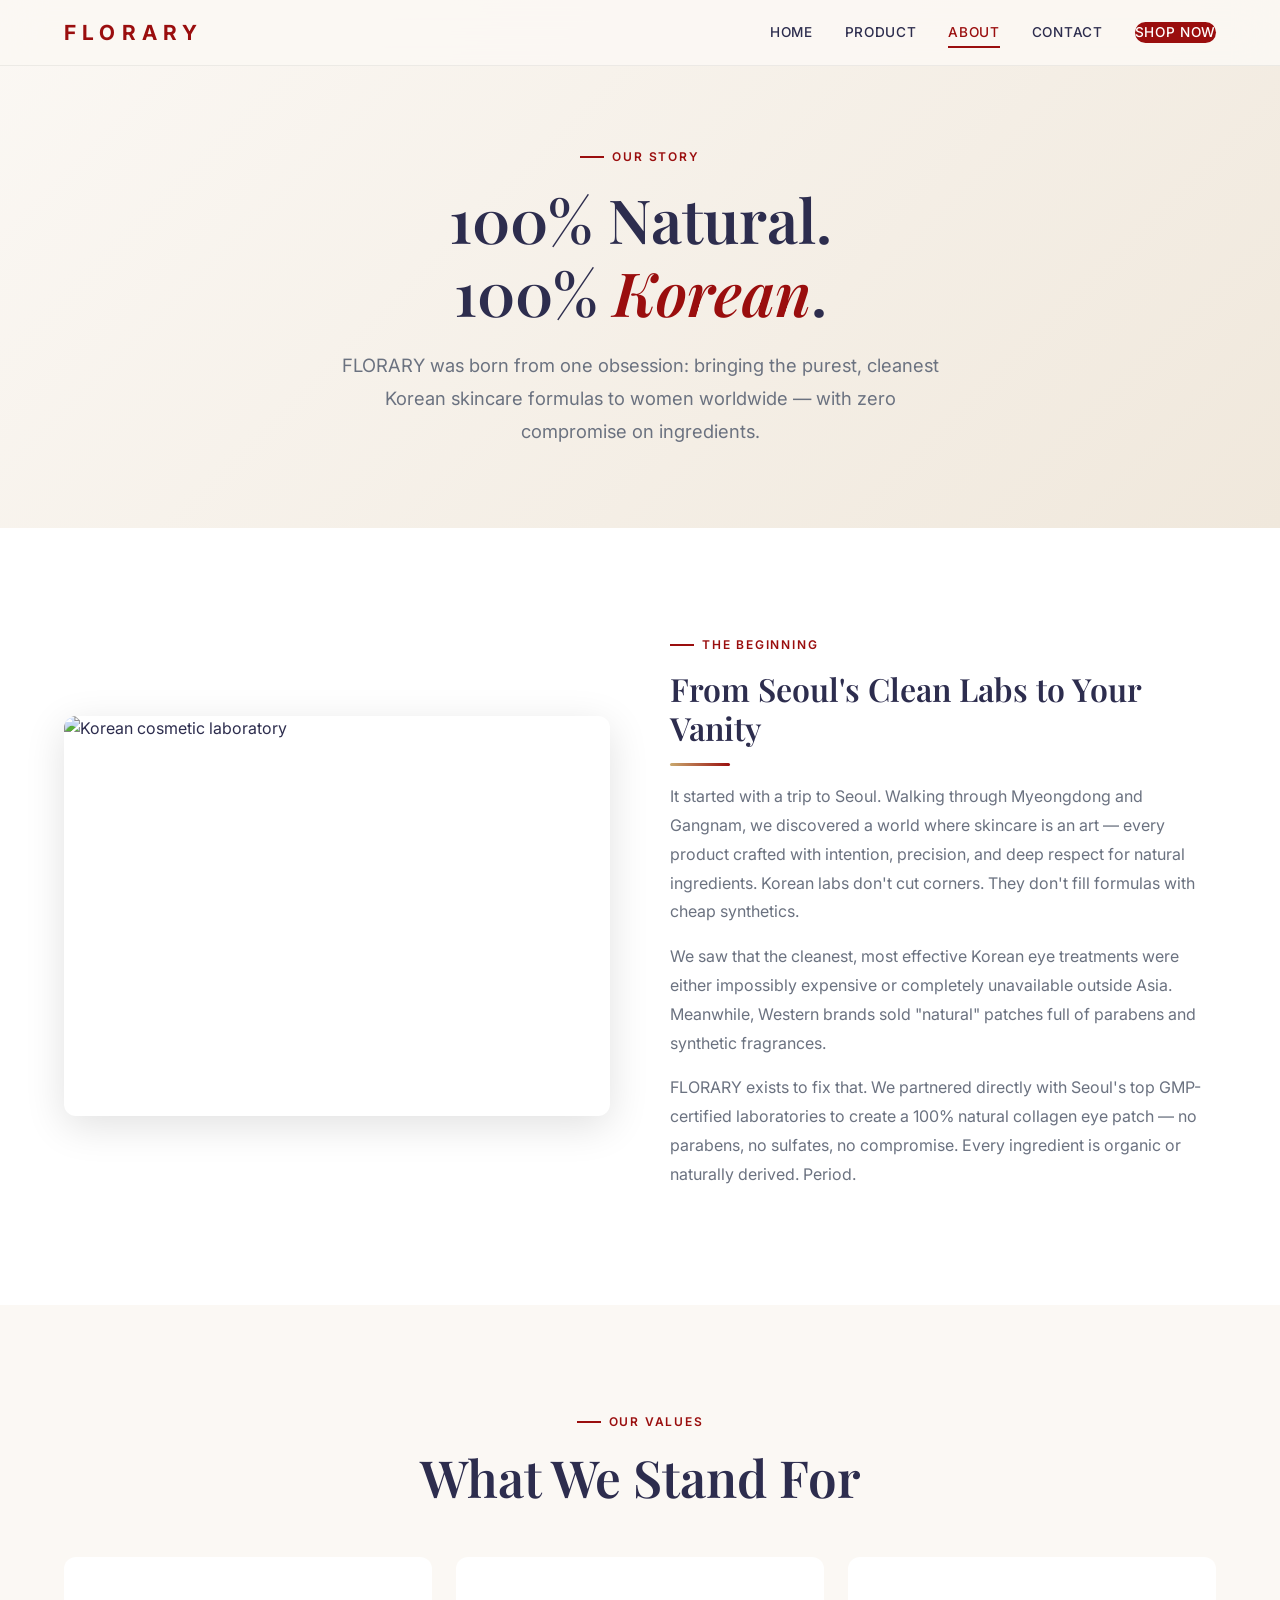
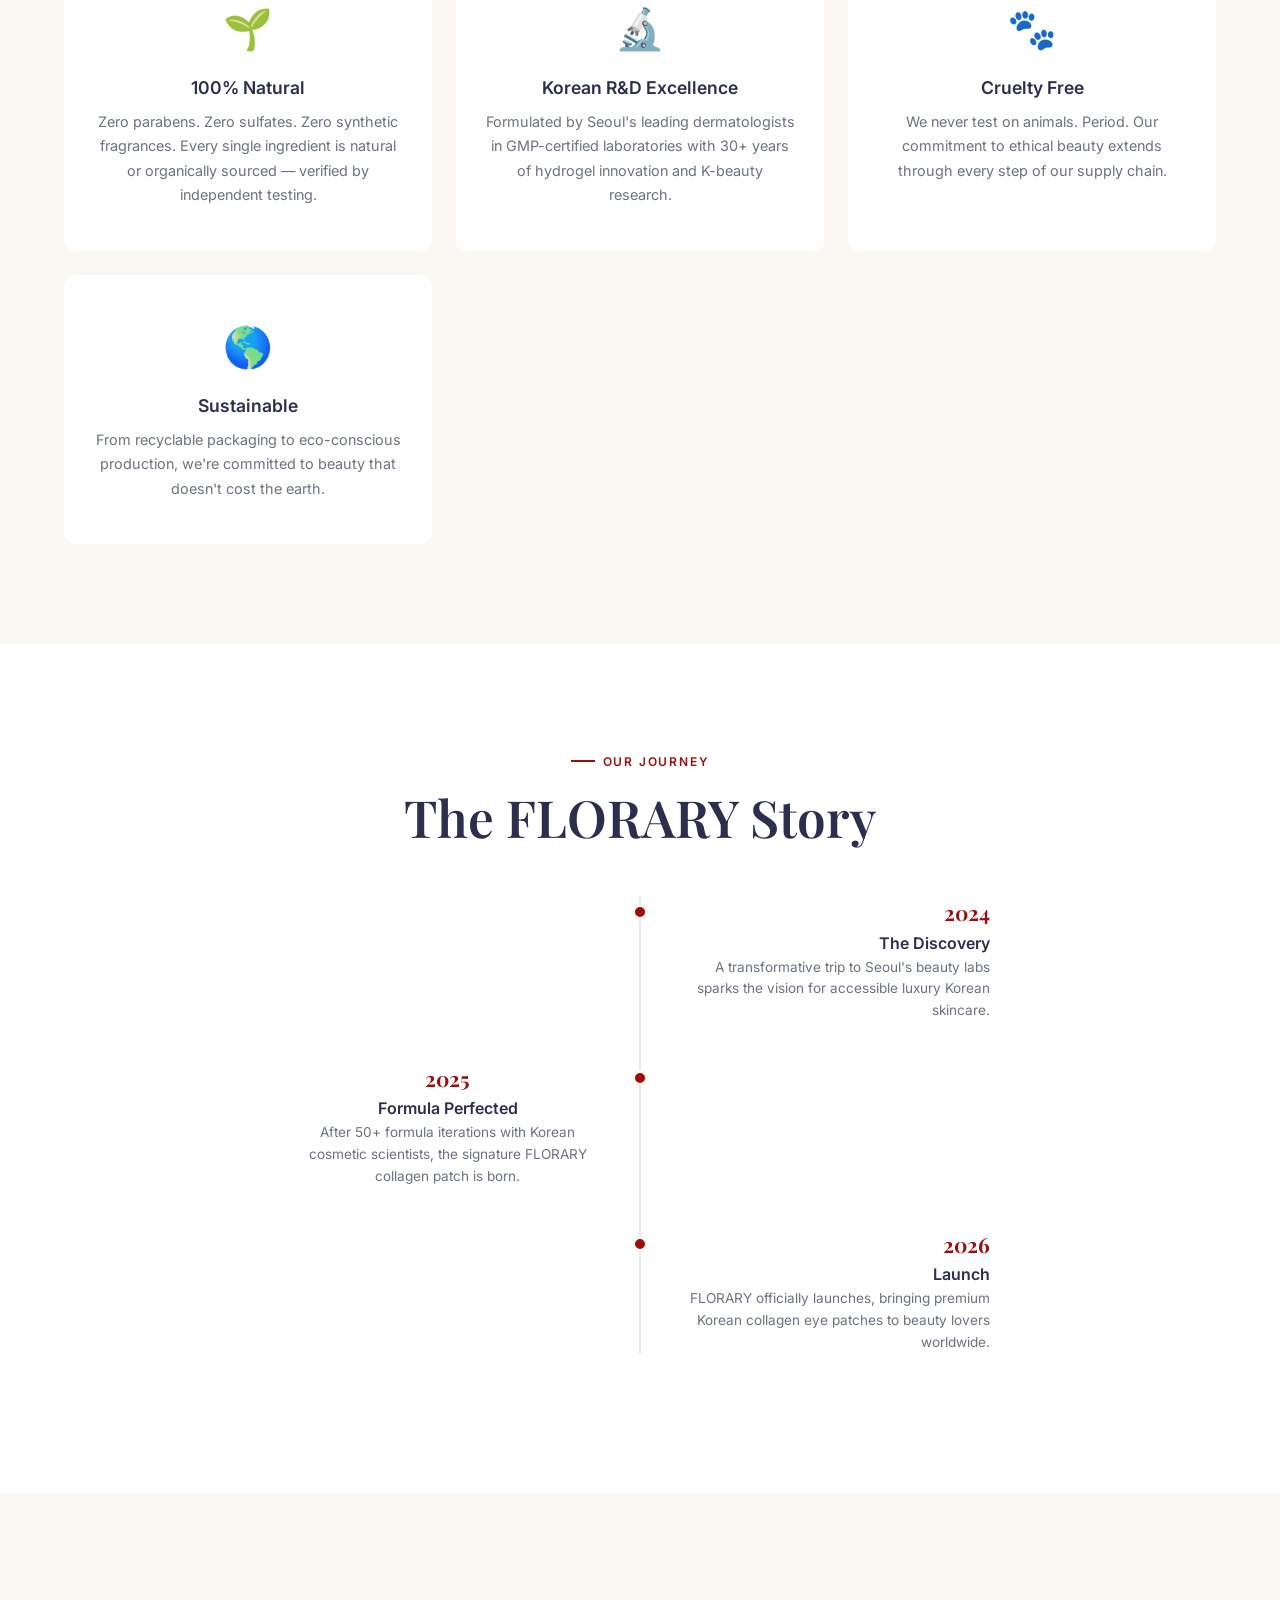
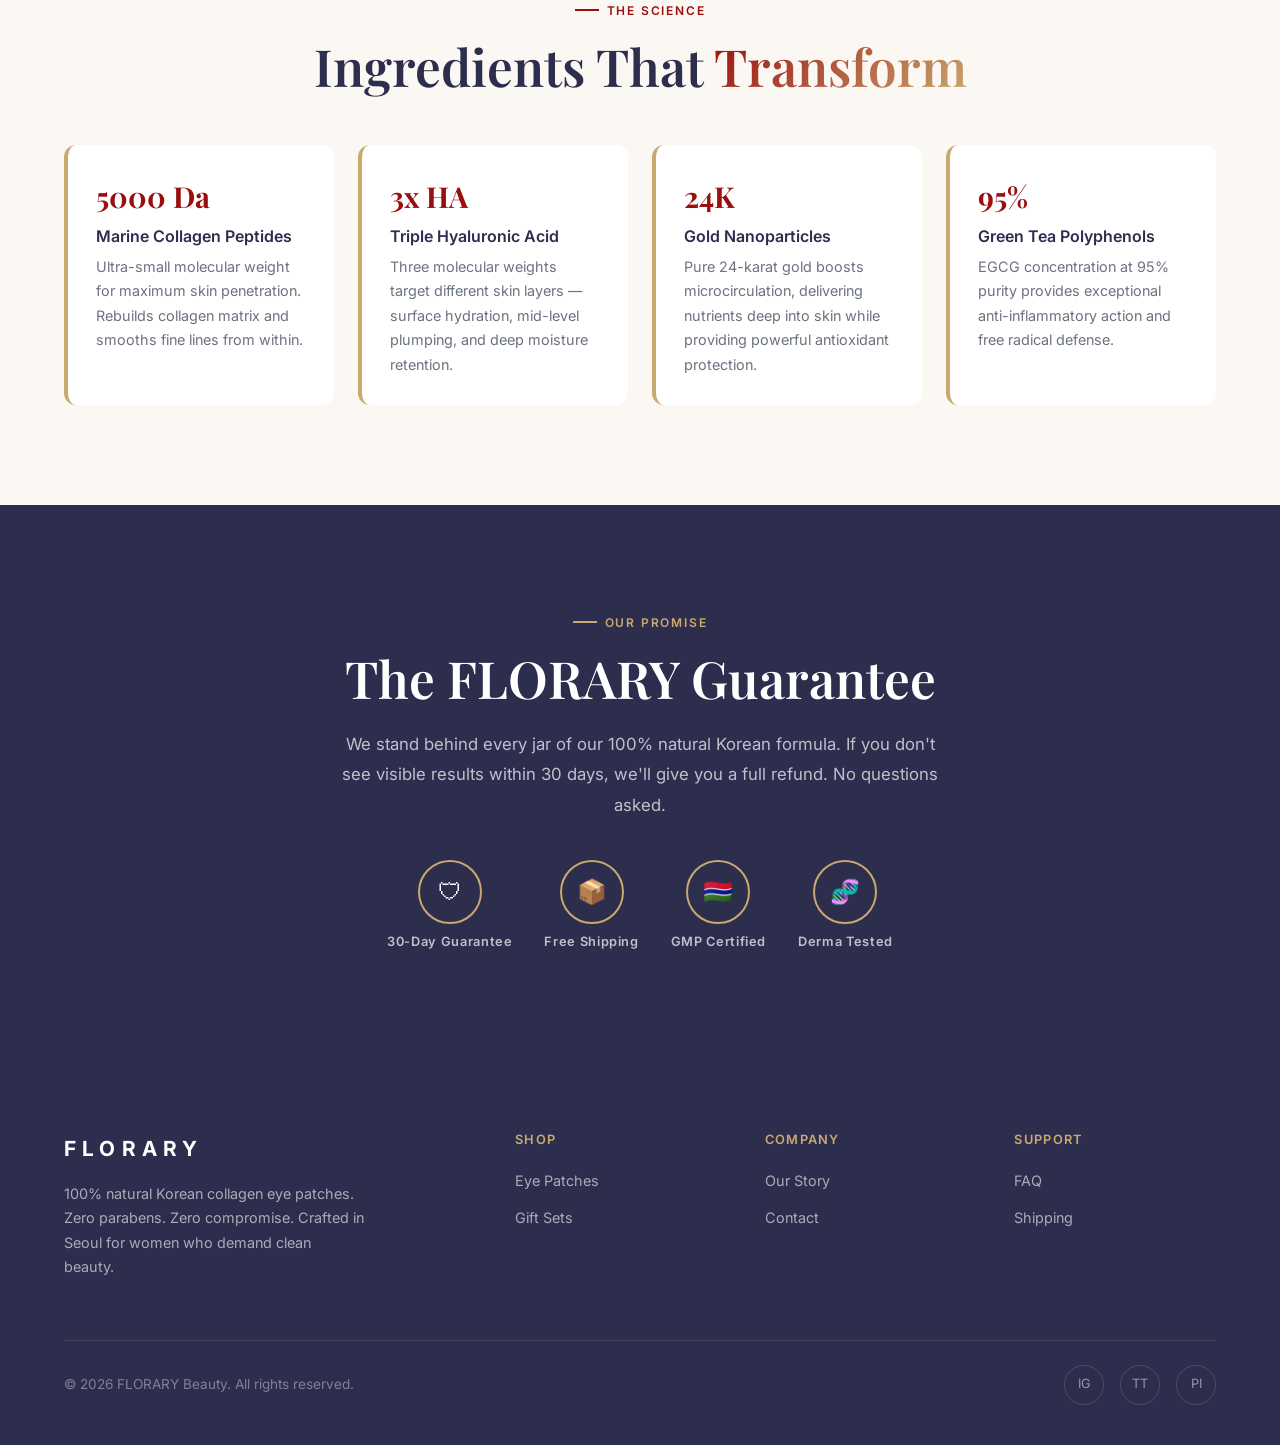
==== about.html @ 9612ac4a "Add about.html" ====
<!DOCTYPE html>
<html lang="en">
<head>
  <meta charset="UTF-8">
  <meta name="viewport" content="width=device-width, initial-scale=1.0">
  <title>Our Story — FLORARY Beauty</title>
  <meta name="description" content="FLORARY Beauty was born from a passion for Korean skincare innovation. Discover our story, values, and commitment to bringing luxury beauty to everyone.">
  <link rel="stylesheet" href="styles.css">
  <style>
    /* About Hero */
    .about-hero { padding: 140px 0 80px; text-align: center; position: relative; overflow: hidden; }
    .about-hero::before { content: ''; position: absolute; inset: 0; background: linear-gradient(135deg, var(--cream), #F0E8DC); z-index: 0; }
    .about-hero .container { position: relative; z-index: 2; }
    .about-hero h1 { font-size: clamp(2.5rem, 5vw, 3.8rem); margin-bottom: 20px; }
    .about-hero h1 em { color: var(--crimson); font-style: italic; }
    .about-hero p { font-size: 1.15rem; color: var(--text-light); max-width: 600px; margin: 0 auto; line-height: 1.8; }

    /* Story section */
    .story-grid { display: grid; grid-template-columns: 1fr 1fr; gap: 60px; align-items: center; }
    .story-img { border-radius: var(--radius); overflow: hidden; box-shadow: var(--shadow-lg); }
    .story-img img { width: 100%; height: 400px; object-fit: cover; }
    .story-text h2 { font-size: 2rem; margin-bottom: 16px; }
    .story-text p { font-size: 1rem; color: var(--text-light); line-height: 1.8; margin-bottom: 16px; }

    /* Values */
    .values-grid { display: grid; grid-template-columns: repeat(auto-fit, minmax(280px, 1fr)); gap: 24px; margin-top: 48px; }
    .value-card { background: var(--white); border-radius: var(--radius); padding: 40px 28px; text-align: center; border-bottom: 3px solid transparent; transition: var(--transition); }
    .value-card:hover { border-bottom-color: var(--crimson); transform: translateY(-4px); box-shadow: var(--shadow-md); }
    .value-icon { font-size: 2.5rem; margin-bottom: 16px; }
    .value-card h3 { font-family: 'Inter', sans-serif; font-size: 1.1rem; font-weight: 600; margin-bottom: 12px; }
    .value-card p { font-size: 0.9rem; color: var(--text-light); line-height: 1.7; }

    /* Timeline */
    .timeline { position: relative; max-width: 700px; margin: 48px auto 0; }
    .timeline::before { content: ''; position: absolute; left: 50%; top: 0; bottom: 0; width: 2px; background: var(--border); transform: translateX(-50%); }
    .timeline-item { display: flex; gap: 24px; margin-bottom: 40px; position: relative; }
    .timeline-item:nth-child(odd) { flex-direction: row-reverse; text-align: right; }
    .timeline-dot { width: 16px; height: 16px; border-radius: 50%; background: var(--crimson); border: 3px solid var(--cream); position: absolute; left: 50%; top: 8px; transform: translateX(-50%); z-index: 2; }
    .timeline-content { width: 45%; }
    .timeline-year { font-family: 'Playfair Display', serif; font-size: 1.3rem; font-weight: 700; color: var(--crimson); margin-bottom: 4px; }
    .timeline-content h4 { font-family: 'Inter', sans-serif; font-size: 1rem; font-weight: 600; margin-bottom: 4px; }
    .timeline-content p { font-size: 0.85rem; color: var(--text-light); line-height: 1.6; }

    /* Ingredients deep dive */
    .ing-grid { display: grid; grid-template-columns: repeat(auto-fit, minmax(240px, 1fr)); gap: 24px; margin-top: 48px; }
    .ing-card { background: var(--white); border-radius: var(--radius); padding: 28px; border-left: 4px solid var(--gold); }
    .ing-card h4 { font-family: 'Inter', sans-serif; font-weight: 600; margin-bottom: 8px; }
    .ing-card p { font-size: 0.9rem; color: var(--text-light); line-height: 1.7; }
    .ing-card .pct { font-family: 'Playfair Display', serif; font-size: 1.8rem; font-weight: 700; color: var(--crimson); margin-bottom: 8px; }

    /* Promise */
    .promise { background: var(--navy); color: var(--white); text-align: center; }
    .promise .section-label { color: var(--gold); }
    .promise .section-label::before { background: var(--gold); }
    .promise .section-title { color: var(--white); }
    .promise p { color: rgba(255,255,255,0.7); font-size: 1.05rem; max-width: 600px; margin: 0 auto 24px; line-height: 1.8; }
    .promise-badges { display: flex; gap: 32px; justify-content: center; margin-top: 40px; flex-wrap: wrap; }
    .promise-badge { display: flex; flex-direction: column; align-items: center; gap: 8px; }
    .promise-badge-icon { width: 64px; height: 64px; border-radius: 50%; border: 2px solid var(--gold); display: flex; align-items: center; justify-content: center; font-size: 1.5rem; }
    .promise-badge-text { font-size: 0.8rem; font-weight: 600; letter-spacing: 0.05em; color: rgba(255,255,255,0.7); }

    @media (max-width: 768px) {
      .story-grid { grid-template-columns: 1fr; }
      .timeline::before { left: 20px; }
      .timeline-dot { left: 20px; }
      .timeline-item, .timeline-item:nth-child(odd) { flex-direction: column; padding-left: 48px; text-align: left; }
      .timeline-content { width: 100%; }
    }
  </style>
</head>
<body>

<div class="preloader"><div class="preloader-logo">FLORARY</div><div class="preloader-bar"></div></div>
<div class="scroll-progress"></div>

<nav class="nav">
  <div class="nav-overlay"></div>
  <div class="nav-inner">
    <a href="index.html" class="nav-logo">FLORARY</a>
    <div class="nav-links">
      <a href="index.html">Home</a>
      <a href="product.html">Product</a>
      <a href="about.html" class="active">About</a>
      <a href="contact.html">Contact</a>
      <a href="product.html" class="nav-cta">Shop Now</a>
    </div>
    <div class="nav-hamburger" onclick="document.querySelector('.nav-links').classList.toggle('open');document.querySelector('.nav-overlay').classList.toggle('show')">
      <span></span><span></span><span></span>
    </div>
  </div>
</nav>

<!-- About Hero -->
<section class="about-hero">
  <div class="container">
    <div class="section-label reveal">Our Story</div>
    <h1 class="reveal">100% Natural. <br>100% <em>Korean</em>.</h1>
    <p class="reveal">FLORARY was born from one obsession: bringing the purest, cleanest Korean skincare formulas to women worldwide &mdash; with zero compromise on ingredients.</p>
  </div>
</section>

<!-- Origin Story -->
<section class="section" style="background: var(--white);">
  <div class="container">
    <div class="story-grid">
      <div class="story-img reveal-left">
        <img src="images/7-korean-lab.webp" alt="Korean cosmetic laboratory">
      </div>
      <div class="story-text reveal-right">
        <div class="section-label">The Beginning</div>
        <h2>From Seoul's Clean Labs to Your Vanity</h2>
        <div class="gold-line"></div>
        <p>It started with a trip to Seoul. Walking through Myeongdong and Gangnam, we discovered a world where skincare is an art &mdash; every product crafted with intention, precision, and deep respect for natural ingredients. Korean labs don't cut corners. They don't fill formulas with cheap synthetics.</p>
        <p>We saw that the cleanest, most effective Korean eye treatments were either impossibly expensive or completely unavailable outside Asia. Meanwhile, Western brands sold "natural" patches full of parabens and synthetic fragrances.</p>
        <p>FLORARY exists to fix that. We partnered directly with Seoul's top GMP-certified laboratories to create a 100% natural collagen eye patch &mdash; no parabens, no sulfates, no compromise. Every ingredient is organic or naturally derived. Period.</p>
      </div>
    </div>
  </div>
</section>

<!-- Values -->
<section class="section">
  <div class="container text-center">
    <div class="section-label reveal">Our Values</div>
    <h2 class="section-title reveal">What We Stand For</h2>
    <div class="values-grid">
      <div class="value-card reveal">
        <div class="value-icon">&#127793;</div>
        <h3>100% Natural</h3>
        <p>Zero parabens. Zero sulfates. Zero synthetic fragrances. Every single ingredient is natural or organically sourced &mdash; verified by independent testing.</p>
      </div>
      <div class="value-card reveal" style="transition-delay: 0.1s;">
        <div class="value-icon">&#128300;</div>
        <h3>Korean R&D Excellence</h3>
        <p>Formulated by Seoul's leading dermatologists in GMP-certified laboratories with 30+ years of hydrogel innovation and K-beauty research.</p>
      </div>
      <div class="value-card reveal" style="transition-delay: 0.2s;">
        <div class="value-icon">&#128062;</div>
        <h3>Cruelty Free</h3>
        <p>We never test on animals. Period. Our commitment to ethical beauty extends through every step of our supply chain.</p>
      </div>
      <div class="value-card reveal" style="transition-delay: 0.3s;">
        <div class="value-icon">&#127758;</div>
        <h3>Sustainable</h3>
        <p>From recyclable packaging to eco-conscious production, we're committed to beauty that doesn't cost the earth.</p>
      </div>
    </div>
  </div>
</section>

<!-- Timeline -->
<section class="section" style="background: var(--white);">
  <div class="container text-center">
    <div class="section-label reveal">Our Journey</div>
    <h2 class="section-title reveal">The FLORARY Story</h2>
    <div class="timeline">
      <div class="timeline-item reveal">
        <div class="timeline-dot"></div>
        <div class="timeline-content">
          <div class="timeline-year">2024</div>
          <h4>The Discovery</h4>
          <p>A transformative trip to Seoul's beauty labs sparks the vision for accessible luxury Korean skincare.</p>
        </div>
      </div>
      <div class="timeline-item reveal">
        <div class="timeline-dot"></div>
        <div class="timeline-content">
          <div class="timeline-year">2025</div>
          <h4>Formula Perfected</h4>
          <p>After 50+ formula iterations with Korean cosmetic scientists, the signature FLORARY collagen patch is born.</p>
        </div>
      </div>
      <div class="timeline-item reveal">
        <div class="timeline-dot"></div>
        <div class="timeline-content">
          <div class="timeline-year">2026</div>
          <h4>Launch</h4>
          <p>FLORARY officially launches, bringing premium Korean collagen eye patches to beauty lovers worldwide.</p>
        </div>
      </div>
    </div>
  </div>
</section>

<!-- Ingredients -->
<section id="ingredients" class="section">
  <div class="container">
    <div class="text-center">
      <div class="section-label reveal">The Science</div>
      <h2 class="section-title reveal">Ingredients That <span class="gradient-text">Transform</span></h2>
    </div>
    <div class="ing-grid">
      <div class="ing-card reveal">
        <div class="pct">5000 Da</div>
        <h4>Marine Collagen Peptides</h4>
        <p>Ultra-small molecular weight for maximum skin penetration. Rebuilds collagen matrix and smooths fine lines from within.</p>
      </div>
      <div class="ing-card reveal" style="transition-delay: 0.1s;">
        <div class="pct">3x HA</div>
        <h4>Triple Hyaluronic Acid</h4>
        <p>Three molecular weights target different skin layers — surface hydration, mid-level plumping, and deep moisture retention.</p>
      </div>
      <div class="ing-card reveal" style="transition-delay: 0.2s;">
        <div class="pct">24K</div>
        <h4>Gold Nanoparticles</h4>
        <p>Pure 24-karat gold boosts microcirculation, delivering nutrients deep into skin while providing powerful antioxidant protection.</p>
      </div>
      <div class="ing-card reveal" style="transition-delay: 0.3s;">
        <div class="pct">95%</div>
        <h4>Green Tea Polyphenols</h4>
        <p>EGCG concentration at 95% purity provides exceptional anti-inflammatory action and free radical defense.</p>
      </div>
    </div>
  </div>
</section>

<!-- Promise -->
<section class="section promise">
  <div class="container">
    <div class="section-label reveal">Our Promise</div>
    <h2 class="section-title reveal">The FLORARY Guarantee</h2>
    <p class="reveal">We stand behind every jar of our 100% natural Korean formula. If you don't see visible results within 30 days, we'll give you a full refund. No questions asked.</p>
    <div class="promise-badges reveal">
      <div class="promise-badge">
        <div class="promise-badge-icon">&#128737;</div>
        <div class="promise-badge-text">30-Day Guarantee</div>
      </div>
      <div class="promise-badge">
        <div class="promise-badge-icon">&#128230;</div>
        <div class="promise-badge-text">Free Shipping</div>
      </div>
      <div class="promise-badge">
        <div class="promise-badge-icon">&#127468;&#127474;</div>
        <div class="promise-badge-text">GMP Certified</div>
      </div>
      <div class="promise-badge">
        <div class="promise-badge-icon">&#129516;</div>
        <div class="promise-badge-text">Derma Tested</div>
      </div>
    </div>
  </div>
</section>

<footer class="footer">
  <div class="container">
    <div class="footer-grid">
      <div class="footer-brand"><span class="nav-logo">FLORARY</span><p>100% natural Korean collagen eye patches. Zero parabens. Zero compromise. Crafted in Seoul for women who demand clean beauty.</p></div>
      <div><h4>Shop</h4><ul><li><a href="product.html">Eye Patches</a></li><li><a href="product.html">Gift Sets</a></li></ul></div>
      <div><h4>Company</h4><ul><li><a href="about.html">Our Story</a></li><li><a href="contact.html">Contact</a></li></ul></div>
      <div><h4>Support</h4><ul><li><a href="contact.html">FAQ</a></li><li><a href="contact.html">Shipping</a></li></ul></div>
    </div>
    <div class="footer-bottom"><span>&copy; 2026 FLORARY Beauty. All rights reserved.</span><div class="footer-socials"><a href="#">IG</a><a href="#">TT</a><a href="#">PI</a></div></div>
  </div>
</footer>

<script src="script.js"></script>
</body>
</html>
---- styles.css ----
/* ============================================
   FLORARY Beauty â Global Styles
   Brand: Crimson #9A0E0E | Navy #2D2D4E | Sage #6B9B8F | Gold #C9A96E | Cream #FBF8F4
   ============================================ */

@import url('https://fonts.googleapis.com/css2?family=Inter:wght@300;400;500;600;700&family=Playfair+Display:ital,wght@0,400;0,500;0,600;0,700;1,400;1,500&display=swap');

*, *::before, *::after { margin: 0; padding: 0; box-sizing: border-box; }

/* Waitlist input placeholder visibility */
input[type="email"]::placeholder { color: rgba(255,255,255,0.7) !important; opacity: 1; }

:root {
  --crimson: #9A0E0E;
  --crimson-dark: #7a0b0b;
  --navy: #2D2D4E;
  --sage: #6B9B8F;
  --gold: #C9A96E;
  --cream: #FBF8F4;
  --white: #FFFFFF;
  --text: #2D2D4E;
  --text-light: #6B7280;
  --border: #E5E7EB;
  --shadow-sm: 0 1px 3px rgba(0,0,0,0.08);
  --shadow-md: 0 4px 20px rgba(0,0,0,0.1);
  --shadow-lg: 0 10px 40px rgba(0,0,0,0.12);
  --radius: 12px;
  --transition: 0.3s cubic-bezier(0.4, 0, 0.2, 1);
}

html { scroll-behavior: smooth; font-size: 16px; }

body {
  font-family: 'Inter', sans-serif;
  color: var(--text);
  background: var(--cream);
  line-height: 1.6;
  overflow-x: hidden;
  -webkit-font-smoothing: antialiased;
}

h1, h2, h3, h4 { font-family: 'Playfair Display', serif; font-weight: 600; line-height: 1.2; }

a { text-decoration: none; color: inherit; transition: var(--transition); }
img { max-width: 100%; height: auto; display: block; }

.container { max-width: 1200px; margin: 0 auto; padding: 0 24px; }

/* ---- Scroll progress ---- */
.scroll-progress { position: fixed; top: 0; left: 0; height: 3px; background: linear-gradient(90deg, var(--crimson), var(--gold)); z-index: 10000; width: 0%; transition: width 0.1s; }

/* ---- Preloader ---- */
.preloader {
  position: fixed; inset: 0; background: var(--cream); z-index: 99999;
  display: flex; align-items: center; justify-content: center; flex-direction: column;
  transition: opacity 0.6s, visibility 0.6s;
}
.preloader.hidden { opacity: 0; visibility: hidden; pointer-events: none; }
.preloader-logo { font-family: 'Inter', sans-serif; font-size: 2rem; font-weight: 700; letter-spacing: 0.35em; color: var(--crimson); }
.preloader-bar { width: 120px; height: 2px; background: var(--border); margin-top: 20px; border-radius: 2px; overflow: hidden; }
.preloader-bar::after { content: ''; display: block; width: 40%; height: 100%; background: var(--crimson); animation: preloaderSlide 1s ease-in-out infinite; }
@keyframes preloaderSlide { 0% { transform: translateX(-100%); } 100% { transform: translateX(350%); } }

/* ---- Navigation ---- */
.nav {
  position: fixed; top: 0; left: 0; right: 0; z-index: 9999;
  background: rgba(251, 248, 244, 0.92);
  backdrop-filter: blur(20px); -webkit-backdrop-filter: blur(20px);
  border-bottom: 1px solid rgba(0,0,0,0.06);
  transition: var(--transition);
}
.nav.scrolled { box-shadow: var(--shadow-sm); }
.nav-inner { display: flex; align-items: center; justify-content: space-between; padding: 16px 24px; max-width: 1200px; margin: 0 auto; }
.nav-logo { font-family: 'Inter', sans-serif; font-size: 1.3rem; font-weight: 700; letter-spacing: 0.3em; color: var(--crimson); }
.nav-links { display: flex; gap: 32px; align-items: center; }
.nav-links a {
  font-size: 0.85rem; font-weight: 500; letter-spacing: 0.05em; text-transform: uppercase;
  color: var(--text); position: relative; padding: 4px 0;
}
.nav-links a:not(.nav-cta)::after {
  content: ''; position: absolute; bottom: 0; left: 0; width: 0; height: 2px;
  background: var(--crimson); transition: width 0.3s;
}
.nav-links a:not(.nav-cta):hover::after, .nav-links a.active:not(.nav-cta)::after { width: 100%; }
.nav-links a.active { color: var(--crimson); }

.nav-cta {
  background: var(--crimson); color: var(--white) !important; padding: 12px 28px;
  border-radius: 50px; font-size: 0.8rem; font-weight: 600; letter-spacing: 0.05em;
  text-transform: uppercase; transition: var(--transition); display: inline-block;
  white-space: nowrap; line-height: 1;
}
.nav-cta:hover { background: var(--crimson-dark); transform: translateY(-1px); box-shadow: 0 4px 15px rgba(154,14,14,0.3); }

/* Hamburger */
.nav-hamburger { display: none; flex-direction: column; gap: 5px; cursor: pointer; padding: 4px; }
.nav-hamburger span { display: block; width: 24px; height: 2px; background: var(--navy); transition: var(--transition); }

/* Mobile nav */
@media (max-width: 768px) {
  .nav-hamburger { display: flex; z-index: 10001; }
  .nav-links {
    position: fixed; top: 0; right: -100%; width: 280px; height: 100vh;
    background: var(--cream); flex-direction: column; padding: 80px 40px;
    gap: 24px; transition: right 0.4s; box-shadow: -10px 0 30px rgba(0,0,0,0.1);
    z-index: 10000;
  }
  .nav-links.open { right: 0; }
  .nav-links .nav-cta { text-align: center; }
  .nav-overlay { position: fixed; inset: 0; background: rgba(0,0,0,0.3); z-index: 9998; opacity: 0; visibility: hidden; transition: var(--transition); }
  .nav-overlay.show { opacity: 1; visibility: visible; }
}

/* ---- Buttons ---- */
.btn {
  display: inline-flex; align-items: center; gap: 8px;
  padding: 16px 40px; border-radius: 50px; font-family: 'Inter', sans-serif;
  font-size: 0.85rem; font-weight: 600; letter-spacing: 0.08em; text-transform: uppercase;
  cursor: pointer; border: none; transition: var(--transition); position: relative; overflow: hidden;
}
.btn::after {
  content: ''; position: absolute; top: 0; left: -100%; width: 100%; height: 100%;
  background: linear-gradient(90deg, transparent, rgba(255,255,255,0.2), transparent);
  transition: left 0.5s;
}
.btn:hover::after { left: 100%; }
.btn-primary { background: var(--crimson); color: var(--white); }
.btn-primary:hover { background: var(--crimson-dark); transform: translateY(-2px); box-shadow: 0 8px 25px rgba(154,14,14,0.3); }
.btn-outline { background: transparent; color: var(--crimson); border: 2px solid var(--crimson); }
.btn-outline:hover { background: var(--crimson); color: var(--white); transform: translateY(-2px); }
.btn-gold { background: linear-gradient(135deg, var(--gold), #D4B87A); color: var(--navy); }
.btn-gold:hover { transform: translateY(-2px); box-shadow: 0 8px 25px rgba(201,169,110,0.4); }

/* ---- Section ---- */
.section { padding: 100px 0; }
.section-label {
  display: inline-flex; align-items: center; gap: 8px;
  font-size: 0.75rem; font-weight: 600; letter-spacing: 0.15em; text-transform: uppercase;
  color: var(--crimson); margin-bottom: 16px;
}
.section-label::before { content: ''; width: 24px; height: 2px; background: var(--crimson); }
.section-title { font-size: clamp(2rem, 4vw, 3.2rem); margin-bottom: 20px; color: var(--navy); }
.section-subtitle { font-size: 1.1rem; color: var(--text-light); max-width: 600px; line-height: 1.7; }
.text-center { text-align: center; }
.mx-auto { margin-left: auto; margin-right: auto; }

/* ---- Reveal animations ---- */
.reveal { opacity: 0; transform: translateY(40px); transition: opacity 0.8s, transform 0.8s; }
.reveal.visible { opacity: 1; transform: translateY(0); }
.reveal-left { opacity: 0; transform: translateX(-40px); transition: opacity 0.8s, transform 0.8s; }
.reveal-left.visible { opacity: 1; transform: translateX(0); }
.reveal-right { opacity: 0; transform: translateX(40px); transition: opacity 0.8s, transform 0.8s; }
.reveal-right.visible { opacity: 1; transform: translateX(0); }
.reveal-scale { opacity: 0; transform: scale(0.9); transition: opacity 0.8s, transform 0.8s; }
.reveal-scale.visible { opacity: 1; transform: scale(1); }

/* ---- Footer ---- */
.footer { background: var(--navy); color: rgba(255,255,255,0.85); padding: 80px 0 40px; }
.footer-grid { display: grid; grid-template-columns: 2fr 1fr 1fr 1fr; gap: 48px; margin-bottom: 60px; }
.footer-brand .nav-logo { color: var(--white); margin-bottom: 16px; display: inline-block; }
.footer-brand p { color: rgba(255,255,255,0.6); font-size: 0.9rem; line-height: 1.7; max-width: 300px; }
.footer h4 { font-family: 'Inter', sans-serif; font-size: 0.8rem; font-weight: 600; letter-spacing: 0.1em; text-transform: uppercase; color: var(--gold); margin-bottom: 20px; }
.footer ul { list-style: none; }
.footer ul li { margin-bottom: 12px; }
.footer ul a { color: rgba(255,255,255,0.6); font-size: 0.9rem; }
.footer ul a:hover { color: var(--white); }
.footer-bottom { border-top: 1px solid rgba(255,255,255,0.1); padding-top: 24px; display: flex; justify-content: space-between; align-items: center; font-size: 0.85rem; color: rgba(255,255,255,0.4); }
.footer-socials { display: flex; gap: 16px; }
.footer-socials a { width: 40px; height: 40px; border-radius: 50%; border: 1px solid rgba(255,255,255,0.15); display: flex; align-items: center; justify-content: center; color: rgba(255,255,255,0.5); font-size: 0.8rem; }
.footer-socials a:hover { background: var(--crimson); border-color: var(--crimson); color: var(--white); }

@media (max-width: 768px) {
  .footer-grid { grid-template-columns: 1fr 1fr; gap: 32px; }
  .footer-bottom { flex-direction: column; gap: 16px; text-align: center; }
  .section { padding: 60px 0; }
}
@media (max-width: 480px) {
  .footer-grid { grid-template-columns: 1fr; }
}

/* ---- Utility ---- */
.gradient-text { background: linear-gradient(135deg, var(--crimson), var(--gold)); -webkit-background-clip: text; -webkit-text-fill-color: transparent; background-clip: text; }
.gold-line { width: 60px; height: 3px; background: linear-gradient(90deg, var(--gold), var(--crimson)); border-radius: 3px; margin: 16px 0; }
.gold-line.center { margin: 16px auto; }

/* ---- Trust badge marquee ---- */
.marquee { overflow: hidden; white-space: nowrap; background: var(--navy); color: rgba(255,255,255,0.7); padding: 12px 0; font-size: 0.8rem; letter-spacing: 0.05em; }
.marquee-inner { display: inline-block; animation: marqueeScroll 30s linear infinite; }
@keyframes marqueeScroll { from { transform: translateX(0); } to { transform: translateX(-50%); } }
.marquee-inner span { margin: 0 32px; }

/* ---- Card ---- */
.card {
  background: var(--white); border-radius: var(--radius); overflow: hidden;
  box-shadow: var(--shadow-sm); transition: var(--transition);
}
.card:hover { transform: translateY(-4px); box-shadow: var(--shadow-md); }
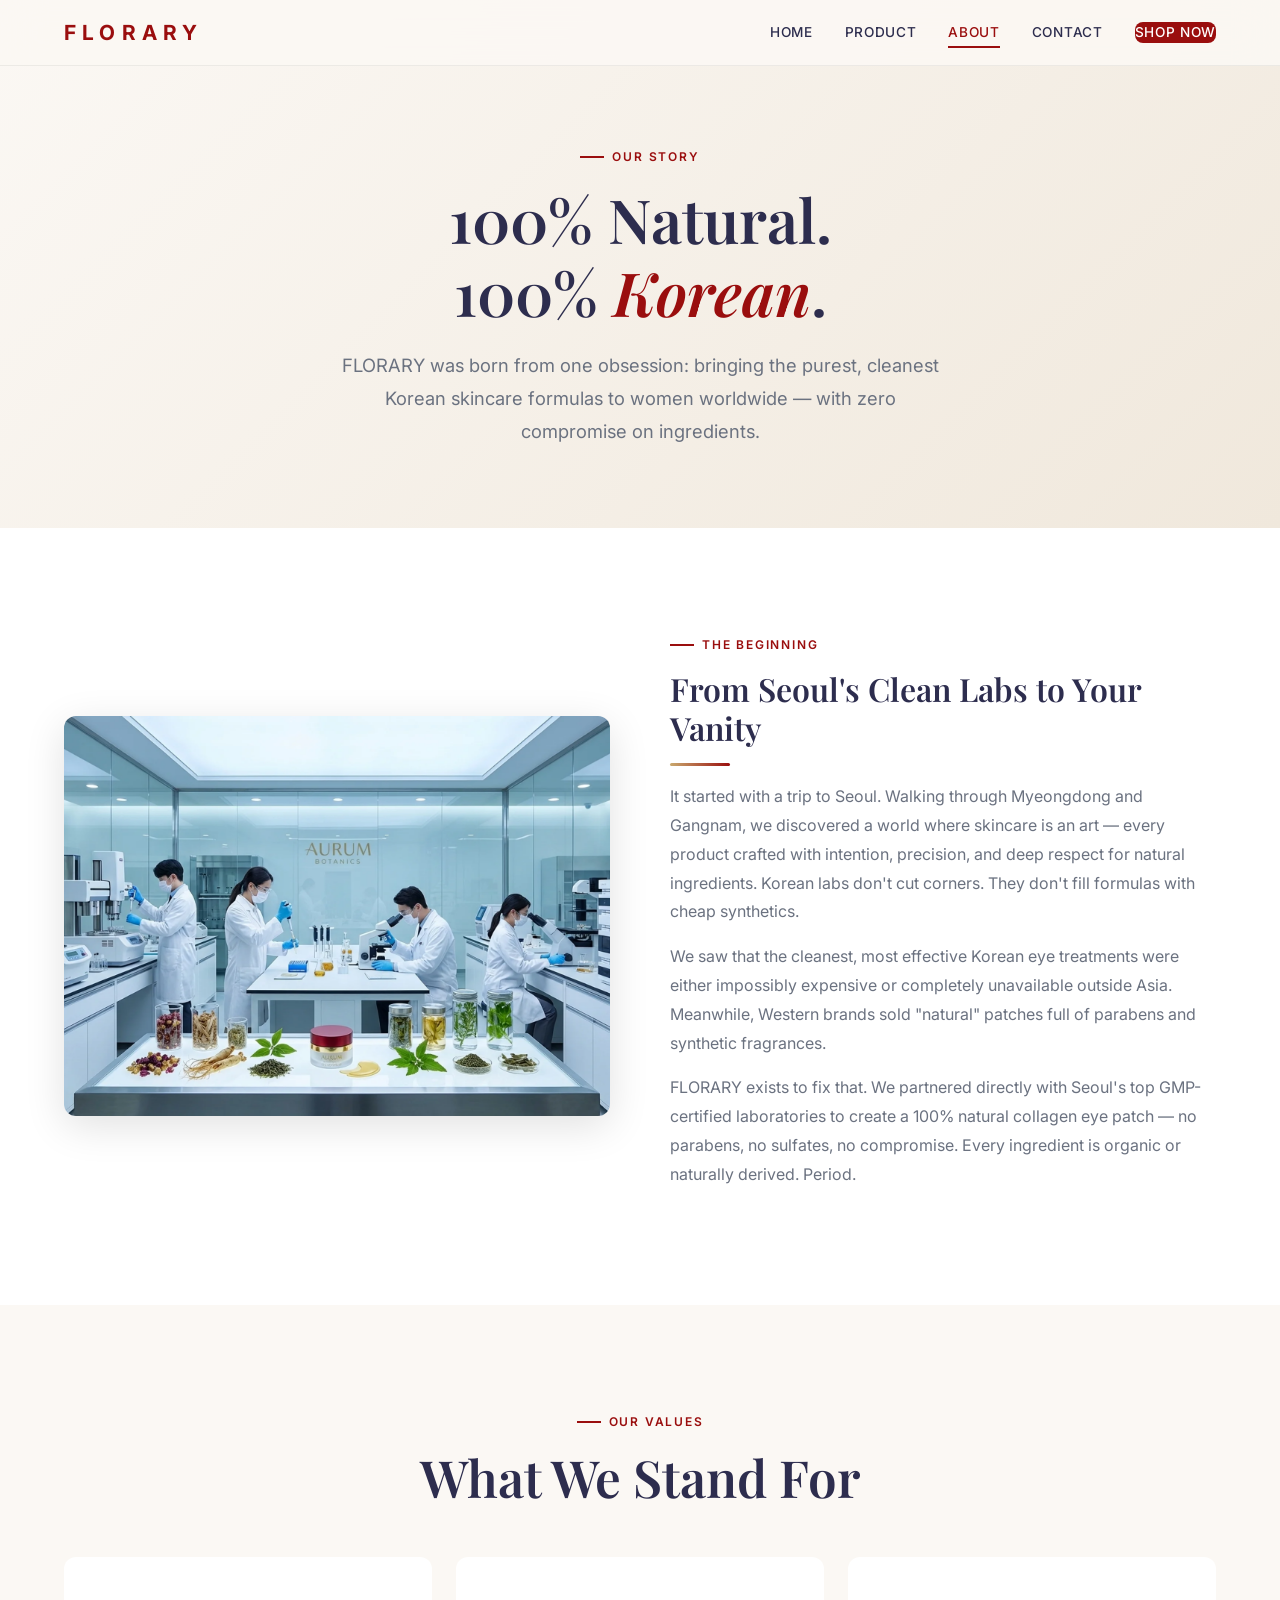
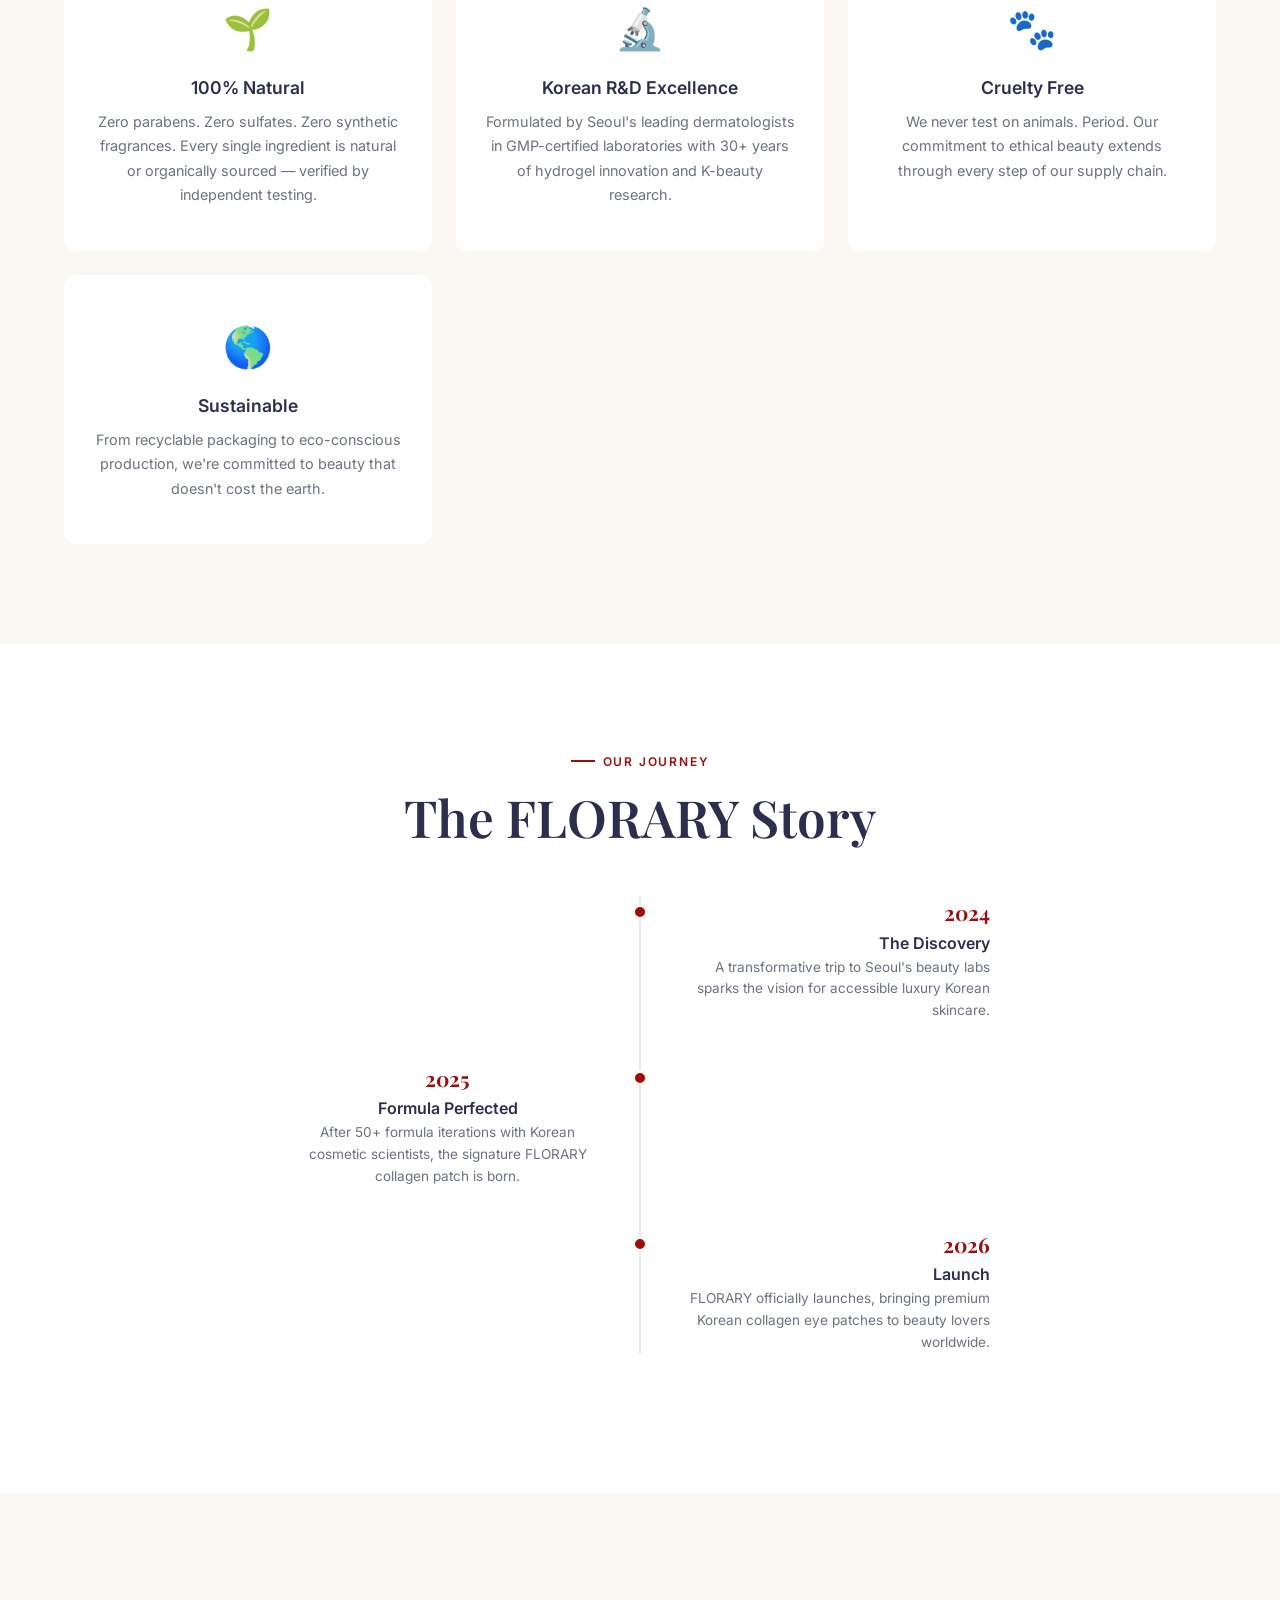
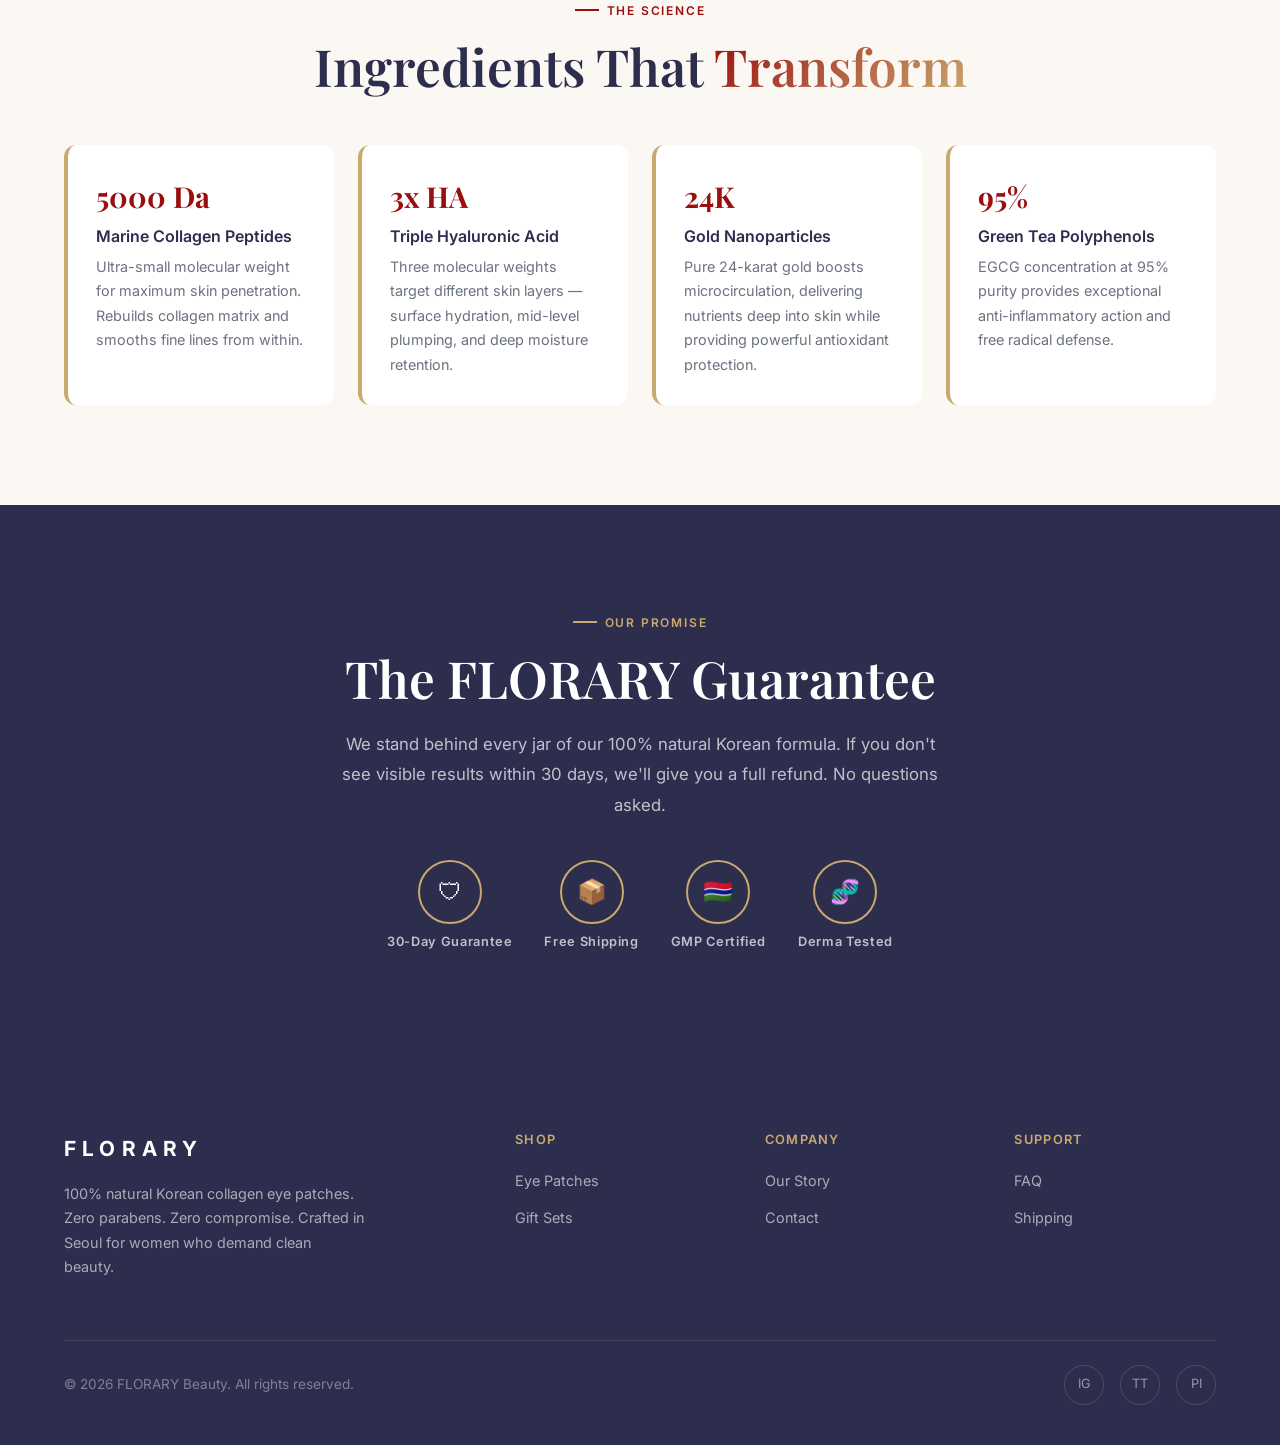
==== commit f463a3b8: "fix: hamburger menu double-toggle bug + overlay pointer-events - Remove inline onclick from nav-hamb" ====
--- a/about.html
+++ b/about.html
@@ -84,7 +84,7 @@
       <a href="contact.html">Contact</a>
       <a href="product.html" class="nav-cta">Shop Now</a>
     </div>
-    <div class="nav-hamburger" onclick="document.querySelector('.nav-links').classList.toggle('open');document.querySelector('.nav-overlay').classList.toggle('show')">
+    <div class="nav-hamburger">
       <span></span><span></span><span></span>
     </div>
   </div>
--- a/styles.css
+++ b/styles.css
@@ -1,5 +1,5 @@
 /* ============================================
-   FLORARY Beauty â Global Styles
+   FLORARY Beauty — Global Styles
    Brand: Crimson #9A0E0E | Navy #2D2D4E | Sage #6B9B8F | Gold #C9A96E | Cream #FBF8F4
    ============================================ */
 
@@ -85,12 +85,12 @@
 .nav-links a.active { color: var(--crimson); }
 
 .nav-cta {
-  background: var(--crimson); color: var(--white) !important; padding: 12px 28px;
-  border-radius: 50px; font-size: 0.8rem; font-weight: 600; letter-spacing: 0.05em;
+  background: var(--crimson); color: var(--white) !important; padding: 10px 22px;
+  border-radius: 8px; font-size: 0.78rem; font-weight: 600; letter-spacing: 0.04em;
   text-transform: uppercase; transition: var(--transition); display: inline-block;
   white-space: nowrap; line-height: 1;
 }
-.nav-cta:hover { background: var(--crimson-dark); transform: translateY(-1px); box-shadow: 0 4px 15px rgba(154,14,14,0.3); }
+.nav-cta:hover { background: var(--crimson-dark); transform: translateY(-1px); box-shadow: 0 4px 15px rgba(154,14,14,0.25); }
 
 /* Hamburger */
 .nav-hamburger { display: none; flex-direction: column; gap: 5px; cursor: pointer; padding: 4px; }
@@ -107,8 +107,8 @@
   }
   .nav-links.open { right: 0; }
   .nav-links .nav-cta { text-align: center; }
-  .nav-overlay { position: fixed; inset: 0; background: rgba(0,0,0,0.3); z-index: 9998; opacity: 0; visibility: hidden; transition: var(--transition); }
-  .nav-overlay.show { opacity: 1; visibility: visible; }
+  .nav-overlay { position: fixed; inset: 0; background: rgba(0,0,0,0.3); z-index: 9998; opacity: 0; visibility: hidden; pointer-events: none; transition: var(--transition); }
+  .nav-overlay.show { opacity: 1; visibility: visible; pointer-events: auto; }
 }
 
 /* ---- Buttons ---- */
@@ -173,9 +173,64 @@
   .footer-grid { grid-template-columns: 1fr 1fr; gap: 32px; }
   .footer-bottom { flex-direction: column; gap: 16px; text-align: center; }
   .section { padding: 60px 0; }
-}
+
+  /* Clean Formula */
+  .clean-grid { grid-template-columns: 1fr; gap: 32px; }
+  .never-use-grid { grid-template-columns: 1fr 1fr; gap: 10px; }
+
+  /* Why Korean */
+  .why-korean-grid { grid-template-columns: repeat(2, 1fr); gap: 12px; }
+
+  /* Hero buttons */
+  .btn { padding: 14px 28px; font-size: 0.8rem; }
+
+  /* Korean stats */
+  .korean-stat-num { font-size: 1.8rem !important; }
+  .korean-stats { flex-wrap: wrap; }
+
+  /* Waitlist */
+  .waitlist-form { padding: 0 16px; }
+  .waitlist-input { min-width: 100% !important; }
+
+  /* Hero trust badges */
+  .hero-trust-badges { justify-content: center; }
+}
+
 @media (max-width: 480px) {
   .footer-grid { grid-template-columns: 1fr; }
+
+  /* Clean Formula items */
+  .never-use-grid { grid-template-columns: 1fr; }
+
+  /* Why Korean */
+  .why-korean-grid { grid-template-columns: 1fr 1fr; }
+
+  /* Hero */
+  .btn { padding: 12px 24px; font-size: 0.78rem; width: 100%; justify-content: center; }
+  .hero-buttons { flex-direction: column; align-items: stretch; }
+
+  /* Korean stats */
+  .korean-stat-num { font-size: 1.5rem !important; }
+  .korean-stats { gap: 16px !important; }
+
+  /* Section titles */
+  .section-title { font-size: 1.6rem; }
+}
+
+/* ---- Clean Formula grid ---- */
+.clean-grid { display: grid; grid-template-columns: 1fr 1fr; gap: 60px; align-items: center; }
+.never-use-grid { display: grid; grid-template-columns: 1fr 1fr; gap: 12px; }
+
+/* ---- Why Korean grid ---- */
+.why-korean-grid { display: grid; grid-template-columns: repeat(auto-fit, minmax(200px, 1fr)); gap: 20px; margin-top: 40px; }
+
+/* ---- Waitlist form ---- */
+.waitlist-form { display: flex; gap: 12px; max-width: 480px; margin: 0 auto; flex-wrap: wrap; justify-content: center; }
+.waitlist-input {
+  flex: 1; min-width: 240px; padding: 16px 20px; border-radius: 50px;
+  border: 2px solid rgba(255,255,255,0.5); background: rgba(255,255,255,0.2);
+  color: white; font-family: 'Inter', sans-serif; font-size: 0.95rem;
+  outline: none; backdrop-filter: blur(4px);
 }
 
 /* ---- Utility ---- */
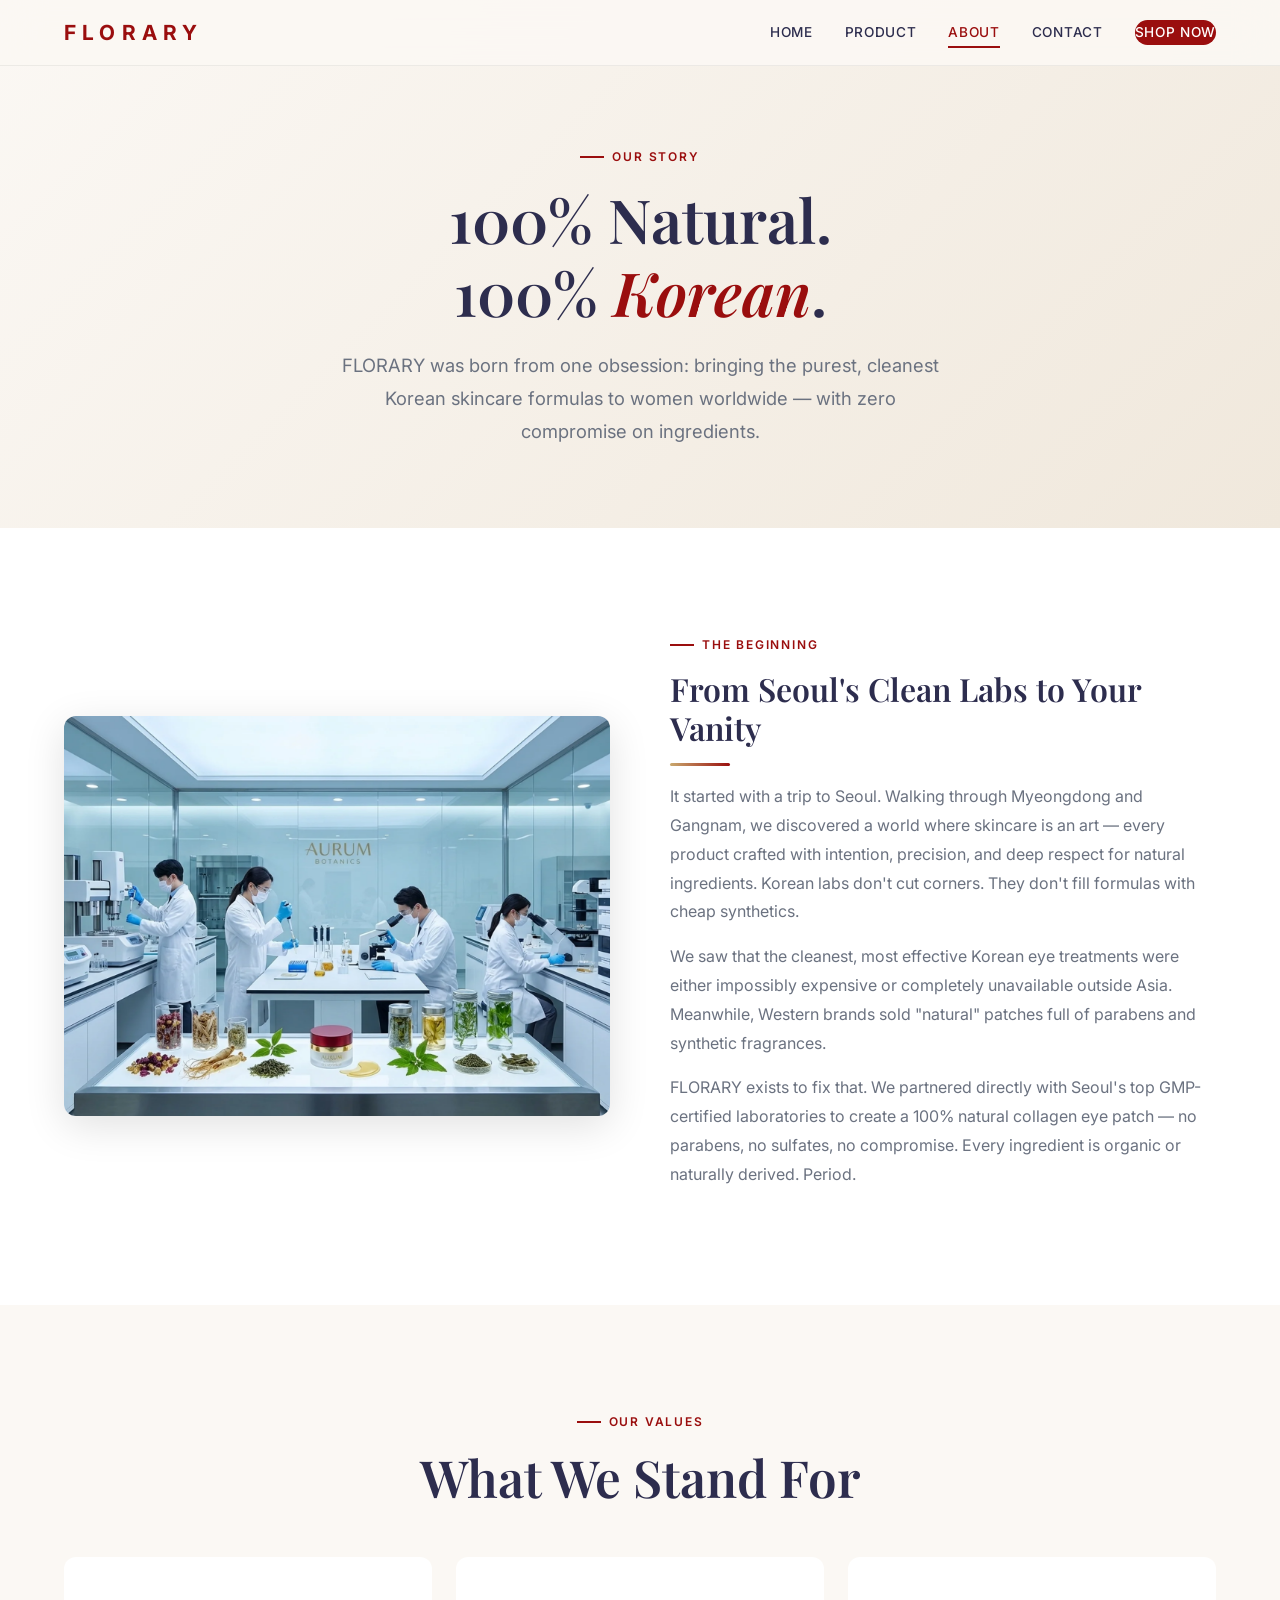
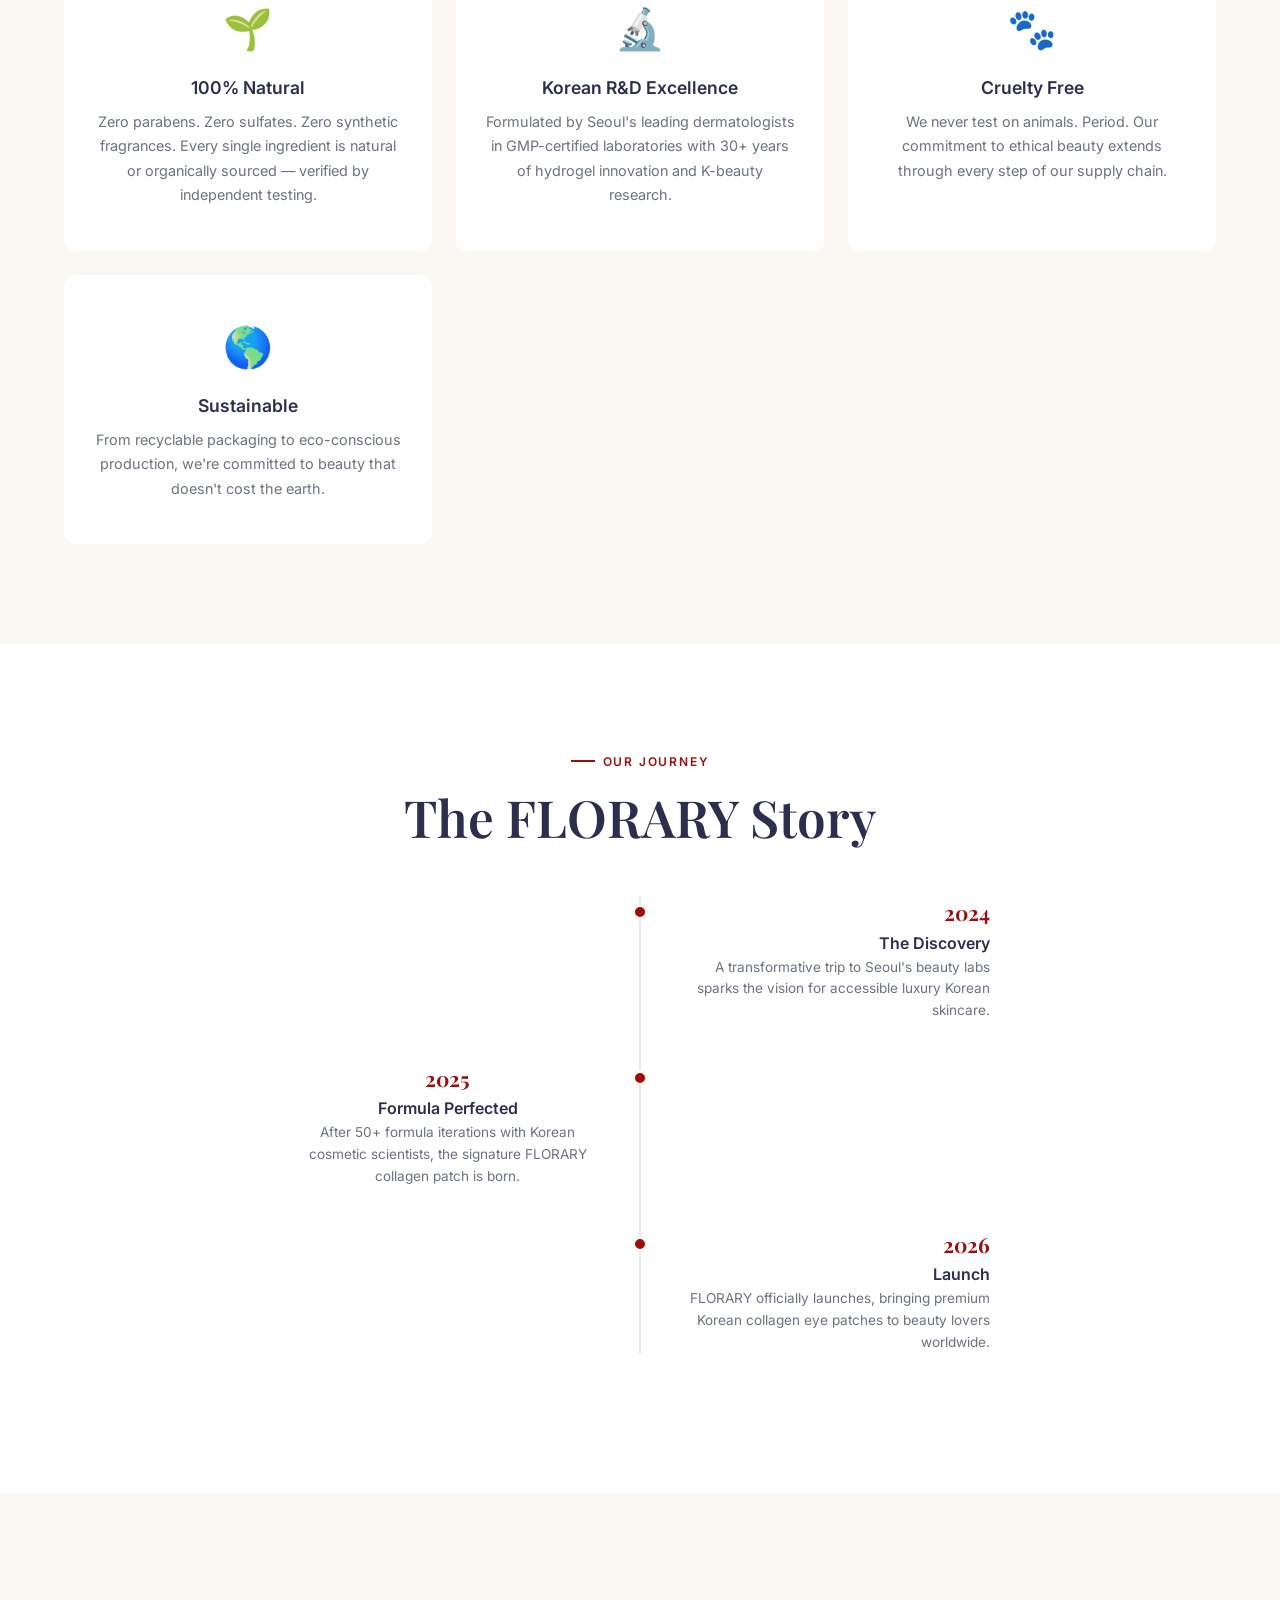
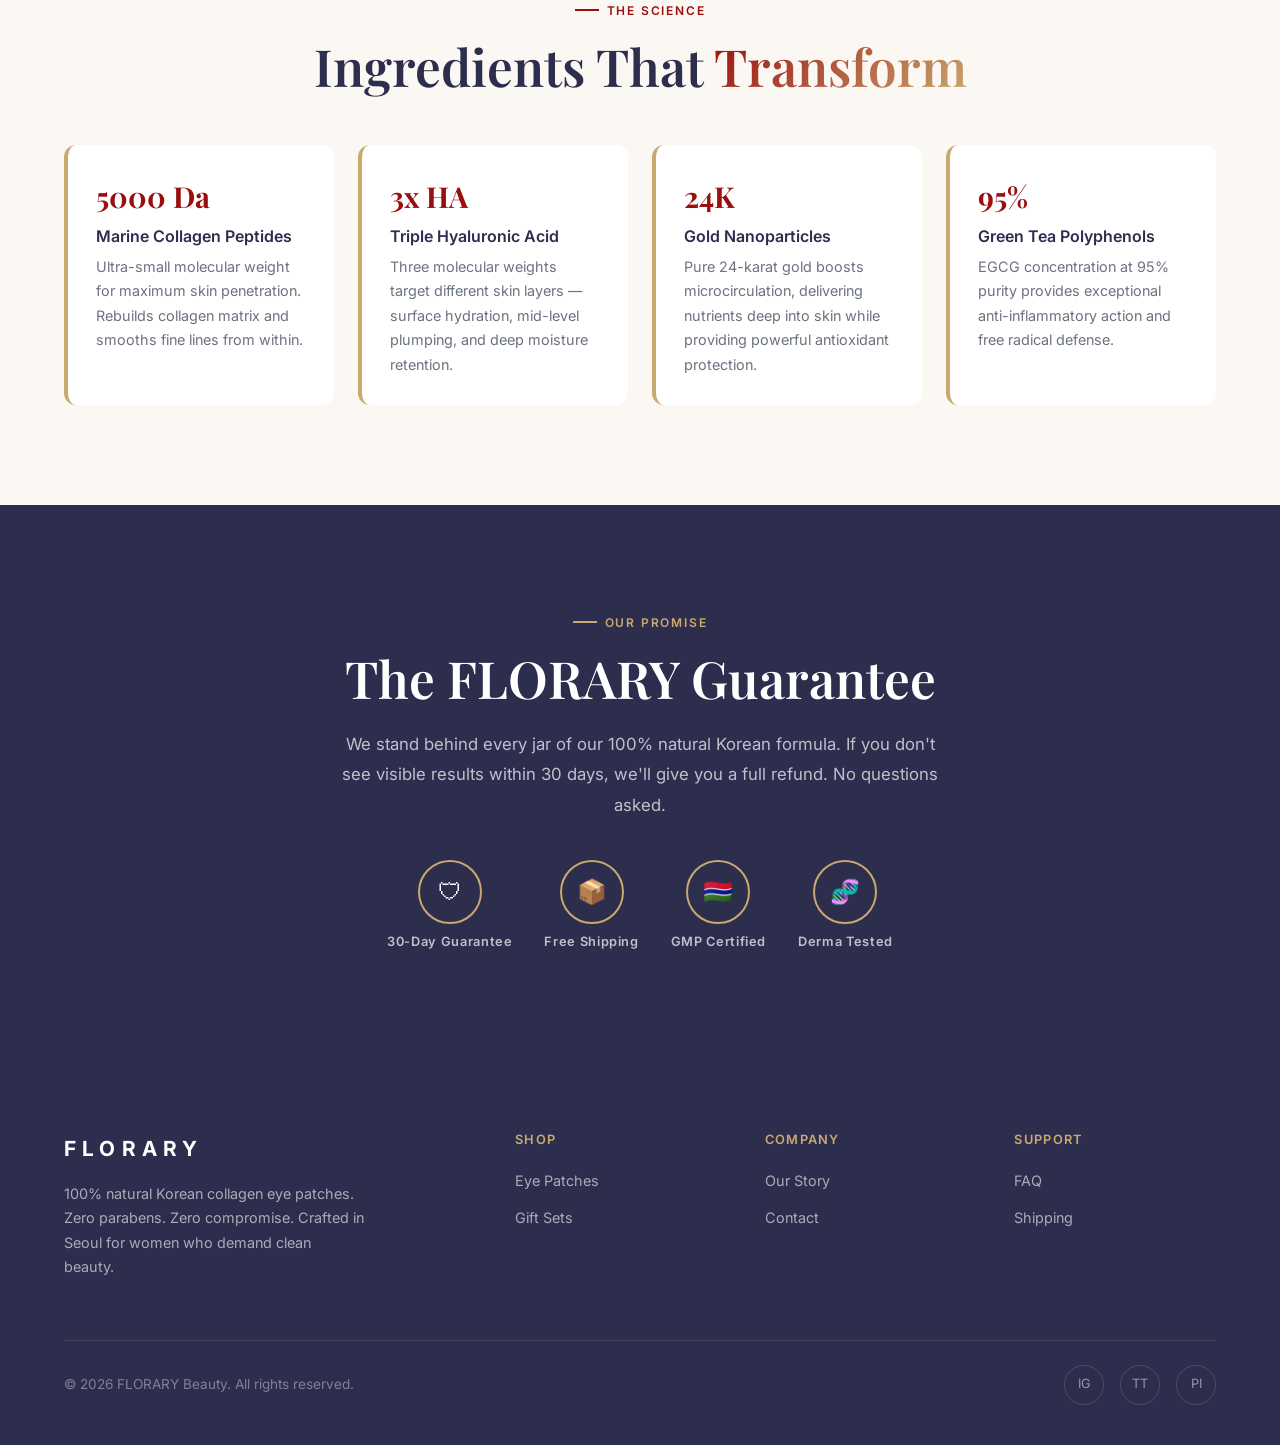
==== commit 121c8c89: "feat: favicon, OG-image, email collection, mobile fixes for all pages - Add SVG favicon (FLORARY "F"" ====
--- a/about.html
+++ b/about.html
@@ -5,6 +5,14 @@
   <meta name="viewport" content="width=device-width, initial-scale=1.0">
   <title>Our Story — FLORARY Beauty</title>
   <meta name="description" content="FLORARY Beauty was born from a passion for Korean skincare innovation. Discover our story, values, and commitment to bringing luxury beauty to everyone.">
+  <link rel="icon" type="image/svg+xml" href="favicon.svg">
+  <meta property="og:title" content="Our Story — FLORARY Beauty">
+  <meta property="og:description" content="Korean skincare innovation meets clean beauty. Discover the FLORARY story.">
+  <meta property="og:image" content="https://florarybeauty.com/images/og-image.png">
+  <meta property="og:url" content="https://florarybeauty.com/about.html">
+  <meta property="og:type" content="website">
+  <meta name="twitter:card" content="summary_large_image">
+  <meta name="twitter:image" content="https://florarybeauty.com/images/og-image.png">
   <link rel="stylesheet" href="styles.css">
   <style>
     /* About Hero */
@@ -55,6 +63,10 @@
     .promise .section-title { color: var(--white); }
     .promise p { color: rgba(255,255,255,0.7); font-size: 1.05rem; max-width: 600px; margin: 0 auto 24px; line-height: 1.8; }
     .promise-badges { display: flex; gap: 32px; justify-content: center; margin-top: 40px; flex-wrap: wrap; }
+
+    @media (max-width: 480px) {
+      .promise-badges { gap: 16px; }
+    }
     .promise-badge { display: flex; flex-direction: column; align-items: center; gap: 8px; }
     .promise-badge-icon { width: 64px; height: 64px; border-radius: 50%; border: 2px solid var(--gold); display: flex; align-items: center; justify-content: center; font-size: 1.5rem; }
     .promise-badge-text { font-size: 0.8rem; font-weight: 600; letter-spacing: 0.05em; color: rgba(255,255,255,0.7); }
--- a/styles.css
+++ b/styles.css
@@ -85,10 +85,10 @@
 .nav-links a.active { color: var(--crimson); }
 
 .nav-cta {
-  background: var(--crimson); color: var(--white) !important; padding: 10px 22px;
-  border-radius: 8px; font-size: 0.78rem; font-weight: 600; letter-spacing: 0.04em;
+  background: var(--crimson); color: var(--white) !important; padding: 14px 36px;
+  border-radius: 50px; font-size: 0.85rem; font-weight: 600; letter-spacing: 0.08em;
   text-transform: uppercase; transition: var(--transition); display: inline-block;
-  white-space: nowrap; line-height: 1;
+  white-space: nowrap; line-height: 1.2;
 }
 .nav-cta:hover { background: var(--crimson-dark); transform: translateY(-1px); box-shadow: 0 4px 15px rgba(154,14,14,0.25); }
 
@@ -106,7 +106,7 @@
     z-index: 10000;
   }
   .nav-links.open { right: 0; }
-  .nav-links .nav-cta { text-align: center; }
+  .nav-links .nav-cta { text-align: center; display: block; padding: 14px 24px; border-radius: 50px; margin-top: 8px; font-size: 0.85rem; }
   .nav-overlay { position: fixed; inset: 0; background: rgba(0,0,0,0.3); z-index: 9998; opacity: 0; visibility: hidden; pointer-events: none; transition: var(--transition); }
   .nav-overlay.show { opacity: 1; visibility: visible; pointer-events: auto; }
 }
@@ -250,3 +250,112 @@
   box-shadow: var(--shadow-sm); transition: var(--transition);
 }
 .card:hover { transform: translateY(-4px); box-shadow: var(--shadow-md); }
+
+/* ---- Product Page ---- */
+.product-badges {
+  display: flex; gap: 8px; flex-wrap: wrap; margin-bottom: 16px;
+}
+.product-badge {
+  font-size: 0.7rem; font-weight: 600; padding: 4px 10px;
+  border-radius: 50px; background: rgba(107,155,143,0.1); color: var(--sage);
+}
+
+.product-price-row {
+  display: flex; align-items: baseline; gap: 12px; margin-bottom: 4px;
+}
+.product-original-price {
+  font-family: 'Playfair Display', serif; font-size: 1.3rem;
+  color: var(--text-light); text-decoration: line-through; opacity: 0.5;
+}
+.product-discount {
+  background: var(--crimson); color: white; font-size: 0.7rem;
+  font-weight: 700; padding: 4px 10px; border-radius: 50px;
+  letter-spacing: 0.05em;
+}
+
+@media (max-width: 768px) {
+  .product-price-row { flex-wrap: wrap; gap: 8px; }
+  .product-badge { font-size: 0.65rem; padding: 3px 8px; }
+}
+
+@media (max-width: 480px) {
+  .product-price-row { gap: 6px; }
+  .product-discount { font-size: 0.65rem; padding: 3px 8px; }
+}
+
+/* Results Grid */
+.results-grid {
+  display: grid; grid-template-columns: repeat(auto-fit, minmax(240px, 1fr));
+  gap: 24px; margin-top: 40px;
+}
+.result-card {
+  padding: 32px; text-align: center; background: var(--white);
+  border-radius: var(--radius); transition: var(--transition);
+}
+.result-card:hover { transform: translateY(-4px); box-shadow: var(--shadow-md); }
+.result-emoji { font-size: 2.5rem; margin-bottom: 12px; }
+.result-card h3 {
+  font-family: 'Inter', sans-serif; font-size: 1rem;
+  font-weight: 600; margin-bottom: 8px;
+}
+.result-card p {
+  font-size: 0.9rem; color: var(--text-light); line-height: 1.7;
+}
+
+@media (max-width: 480px) {
+  .result-emoji { font-size: 2rem; }
+  .result-card { padding: 24px; }
+}
+
+/* Comparison Table */
+.table-wrapper {
+  overflow-x: auto; margin-top: 40px;
+}
+.comparison-table {
+  width: 100%; border-collapse: collapse;
+  font-size: 0.9rem; min-width: 600px;
+}
+.table-header {
+  border-bottom: 2px solid var(--crimson);
+}
+.table-header th {
+  padding: 14px 16px; text-align: center; font-weight: 600;
+  font-size: 0.8rem; text-transform: uppercase; letter-spacing: 0.05em;
+  color: var(--text-light);
+}
+.table-header th:first-child {
+  text-align: left;
+}
+.table-florary {
+  background: rgba(154, 14, 14, 0.04) !important;
+  font-weight: 700 !important;
+}
+.table-header th.table-florary {
+  border-radius: 12px 12px 0 0; color: var(--crimson);
+}
+.table-body td {
+  padding: 12px 16px; border-bottom: 1px solid var(--border);
+  text-align: center; font-weight: 500;
+}
+.table-body td:first-child {
+  text-align: left; font-weight: 500;
+}
+.table-check {
+  font-size: 1.1rem;
+}
+.table-uncheck {
+  color: var(--text-light);
+}
+.table-price {
+  font-weight: 600; color: var(--crimson);
+}
+
+@media (max-width: 480px) {
+  .comparison-table { font-size: 0.8rem; }
+  .comparison-table th, .comparison-table td {
+    padding: 10px 12px !important;
+  }
+  .table-header th {
+    font-size: 0.7rem;
+  }
+}
